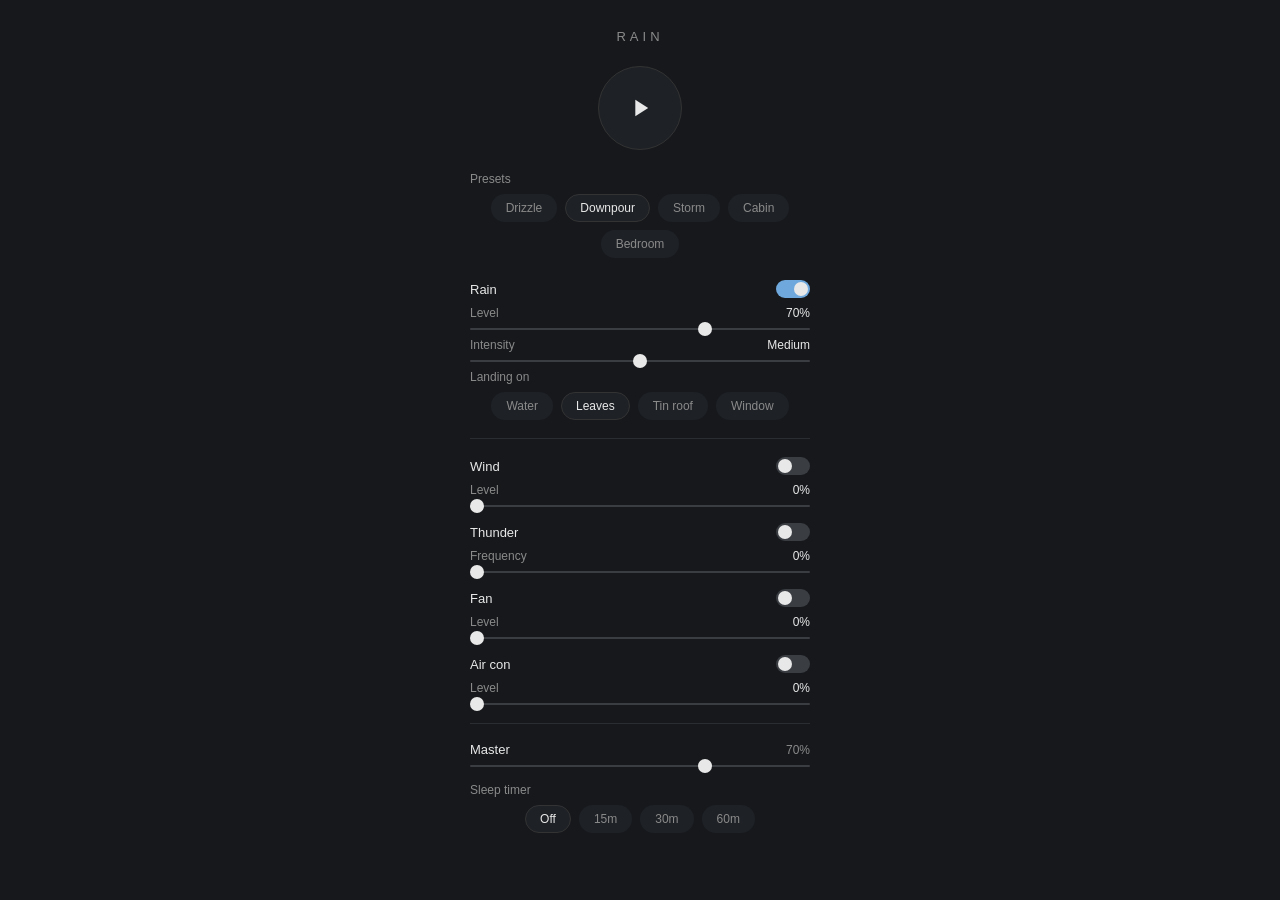
==== index.html @ 34aa4a81 "Rain sounds PWA: layered mixing, presets, sleep timer, offline support" ====
<!DOCTYPE html>
<html lang="en">
<head>
<meta charset="UTF-8" />
<meta name="viewport" content="width=device-width, initial-scale=1.0" />
<meta name="theme-color" content="#16181c" />
<link rel="manifest" href="manifest.webmanifest" />
<link rel="icon" href="icons/icon-192.png" />
<link rel="apple-touch-icon" href="icons/icon-192.png" />
<meta name="apple-mobile-web-app-capable" content="yes" />
<meta name="apple-mobile-web-app-status-bar-style" content="black-translucent" />
<title>Rain</title>
<style>
  :root {
    --fg: #e8e8e8;
    --fg-dim: #8a8a8a;
    --bg: #16181c;
    --card: #1e2126;
    --accent: #6fa8dc;
  }
  * { margin: 0; padding: 0; box-sizing: border-box; }
  html, body { height: 100%; }
  body {
    background: var(--bg);
    color: var(--fg);
    font-family: -apple-system, "Segoe UI", Roboto, sans-serif;
    display: flex;
    align-items: center;
    justify-content: center;
    min-height: 100dvh;
    -webkit-user-select: none;
    user-select: none;
  }
  .app {
    width: min(340px, 92vw);
    display: flex;
    flex-direction: column;
    gap: 22px;
    padding: 24px 0;
  }
  .title {
    text-align: center;
    font-size: 13px;
    letter-spacing: 4px;
    text-transform: uppercase;
    color: var(--fg-dim);
    font-weight: 400;
  }
  .play {
    align-self: center;
    width: 84px;
    height: 84px;
    border-radius: 50%;
    border: 1px solid #333;
    background: var(--card);
    color: var(--fg);
    cursor: pointer;
    display: flex;
    align-items: center;
    justify-content: center;
    transition: transform 0.15s ease, border-color 0.2s ease;
  }
  .play:hover { transform: scale(1.04); }
  .play.playing { border-color: var(--accent); }
  .play svg { width: 28px; height: 28px; fill: var(--fg); }

  .chip-row { display: flex; gap: 8px; justify-content: center; flex-wrap: wrap; }
  .chip {
    padding: 6px 14px;
    border-radius: 16px;
    border: 1px solid transparent;
    background: var(--card);
    color: var(--fg-dim);
    font-size: 12px;
    cursor: pointer;
    transition: color 0.2s, border-color 0.2s;
  }
  .chip.active, .chip:hover { color: var(--fg); border-color: #333; }

  .layers { display: flex; flex-direction: column; gap: 16px; }
  .layer { display: flex; flex-direction: column; gap: 8px; }
  .layer-head {
    display: flex;
    justify-content: space-between;
    align-items: center;
    font-size: 12px;
    color: var(--fg-dim);
  }
  .layer-name {
    display: flex;
    align-items: center;
    gap: 8px;
    color: var(--fg);
    font-size: 13px;
  }
  .toggle {
    width: 34px;
    height: 18px;
    border-radius: 9px;
    border: none;
    background: #3a3d42;
    position: relative;
    cursor: pointer;
    transition: background 0.2s;
    flex-shrink: 0;
  }
  .toggle::after {
    content: "";
    position: absolute;
    top: 2px; left: 2px;
    width: 14px; height: 14px;
    border-radius: 50%;
    background: var(--fg);
    transition: transform 0.2s;
  }
  .toggle.on { background: var(--accent); }
  .toggle.on::after { transform: translateX(16px); }
  .row {
    display: flex;
    justify-content: space-between;
    font-size: 12px;
    color: var(--fg-dim);
  }
  .row .value { color: var(--fg); font-variant-numeric: tabular-nums; }
  input[type="range"] {
    -webkit-appearance: none;
    appearance: none;
    width: 100%;
    height: 2px;
    background: #3a3d42;
    border-radius: 1px;
    outline: none;
    cursor: pointer;
  }
  input[type="range"]::-webkit-slider-thumb {
    -webkit-appearance: none;
    width: 14px;
    height: 14px;
    border-radius: 50%;
    background: var(--fg);
    cursor: pointer;
  }
  input[type="range"]::-moz-range-thumb {
    width: 14px; height: 14px;
    border: none;
    border-radius: 50%;
    background: var(--fg);
    cursor: pointer;
  }
  .status {
    text-align: center;
    font-size: 12px;
    color: var(--fg-dim);
    min-height: 16px;
    font-variant-numeric: tabular-nums;
  }
  hr { border: none; border-top: 1px solid #2a2d32; margin: 2px 0; }
</style>
</head>
<body>
<div class="app">
  <h1 class="title">Rain</h1>

  <button class="play" id="play" aria-label="Play">
    <svg id="icon" viewBox="0 0 24 24"><path d="M8 5v14l11-7z"/></svg>
  </button>

  <div>
    <div class="row" style="margin-bottom:8px"><span>Presets</span></div>
    <div class="chip-row" id="presets">
      <button class="chip" data-preset="drizzle">Drizzle</button>
      <button class="chip active" data-preset="downpour">Downpour</button>
      <button class="chip" data-preset="storm">Storm</button>
      <button class="chip" data-preset="cabin">Cabin</button>
      <button class="chip" data-preset="bedroom">Bedroom</button>
    </div>
  </div>

  <div class="layers">
    <div class="layer">
      <div class="layer-head">
        <span class="layer-name">Rain</span>
        <button class="toggle on" id="toggle-rain" aria-label="Toggle rain"></button>
      </div>
      <div class="row"><span>Level</span><span class="value" id="rain-val">70%</span></div>
      <input type="range" id="rain-level" min="0" max="100" value="70" />
      <div class="row"><span>Intensity</span><span class="value" id="rain-int-val">Medium</span></div>
      <input type="range" id="rain-intensity" min="0" max="2" step="1" value="1" />
      <div class="row"><span>Landing on</span></div>
      <div class="chip-row" id="surfaces">
        <button class="chip" data-surface="water">Water</button>
        <button class="chip active" data-surface="leaves">Leaves</button>
        <button class="chip" data-surface="tin">Tin roof</button>
        <button class="chip" data-surface="window">Window</button>
      </div>
    </div>

    <hr />

    <div class="layer">
      <div class="layer-head">
        <span class="layer-name">Wind</span>
        <button class="toggle" id="toggle-wind" aria-label="Toggle wind"></button>
      </div>
      <div class="row"><span>Level</span><span class="value" id="wind-val">0%</span></div>
      <input type="range" id="wind-level" min="0" max="100" value="0" />
    </div>

    <div class="layer">
      <div class="layer-head">
        <span class="layer-name">Thunder</span>
        <button class="toggle" id="toggle-thunder" aria-label="Toggle thunder"></button>
      </div>
      <div class="row"><span>Frequency</span><span class="value" id="thunder-val">0%</span></div>
      <input type="range" id="thunder-level" min="0" max="100" value="0" />
    </div>

    <div class="layer">
      <div class="layer-head">
        <span class="layer-name">Fan</span>
        <button class="toggle" id="toggle-fan" aria-label="Toggle fan"></button>
      </div>
      <div class="row"><span>Level</span><span class="value" id="fan-val">0%</span></div>
      <input type="range" id="fan-level" min="0" max="100" value="0" />
    </div>

    <div class="layer">
      <div class="layer-head">
        <span class="layer-name">Air con</span>
        <button class="toggle" id="toggle-ac" aria-label="Toggle air con"></button>
      </div>
      <div class="row"><span>Level</span><span class="value" id="ac-val">0%</span></div>
      <input type="range" id="ac-level" min="0" max="100" value="0" />
    </div>

    <hr />

    <div class="layer">
      <div class="layer-head">
        <span class="layer-name">Master</span>
        <span class="value" id="master-val">70%</span>
      </div>
      <input type="range" id="master" min="0" max="100" value="70" />
    </div>

    <div class="layer">
      <div class="row"><span>Sleep timer</span></div>
      <div class="chip-row" id="timers">
        <button class="chip active" data-min="0">Off</button>
        <button class="chip" data-min="15">15m</button>
        <button class="chip" data-min="30">30m</button>
        <button class="chip" data-min="60">60m</button>
      </div>
    </div>
  </div>

  <div class="status" id="status"></div>
</div>

<script>
(() => {
  const PRESETS = {
    drizzle: { rain: { on: true, level: 45, intensity: 0, surface: "leaves" }, wind: { on: false, level: 0 },  thunder: { on: false, level: 0 }, fan: { on: false, level: 0 }, ac: { on: false, level: 0 }, master: 70 },
    downpour:{ rain: { on: true, level: 75, intensity: 2, surface: "water"  }, wind: { on: false, level: 0 },  thunder: { on: false, level: 0 }, fan: { on: false, level: 0 }, ac: { on: false, level: 0 }, master: 70 },
    storm:   { rain: { on: true, level: 80, intensity: 2, surface: "leaves" }, wind: { on: true,  level: 55 }, thunder: { on: true,  level: 50 }, fan: { on: false, level: 0 }, ac: { on: false, level: 0 }, master: 70 },
    cabin:   { rain: { on: true, level: 65, intensity: 1, surface: "tin"    }, wind: { on: true,  level: 35 }, thunder: { on: true,  level: 25 }, fan: { on: false, level: 0 }, ac: { on: false, level: 0 }, master: 70 },
    bedroom: { rain: { on: true, level: 50, intensity: 1, surface: "window" }, wind: { on: false, level: 0 },  thunder: { on: false, level: 0 }, fan: { on: true,  level: 40 }, ac: { on: true,  level: 35 }, master: 65 }
  };
  const INTENSITY_NAMES = ["Light", "Medium", "Heavy"];
  const PLAY_ICON = "M8 5v14l11-7z";
  const PAUSE_ICON = "M6 5h4v14H6zM14 5h4v14h-4z";

  const $ = (id) => document.getElementById(id);
  const playBtn = $("play");
  const icon = $("icon");
  const status = $("status");

  let ctx = null, masterGain = null, layers = {};
  let playing = false;
  let timerId = null, timerEndsAt = null, timerTick = null;
  let dropletTimer = null, thunderTimer = null;

  const state = {
    rain: { on: true, level: 70, intensity: 1, surface: "leaves" },
    wind: { on: false, level: 0 },
    thunder: { on: false, level: 0 },
    fan: { on: false, level: 0 },
    ac: { on: false, level: 0 },
    master: 70
  };

  function noiseBuffer(seconds) {
    const len = Math.max(1, Math.floor(seconds * ctx.sampleRate));
    const buf = ctx.createBuffer(1, len, ctx.sampleRate);
    const d = buf.getChannelData(0);
    for (let i = 0; i < len; i++) d[i] = Math.random() * 2 - 1;
    return buf;
  }

  function fade(param, target, tc = 0.3) {
    param.cancelScheduledValues(ctx.currentTime);
    param.setTargetAtTime(target, ctx.currentTime, tc);
  }

  function setupAudio() {
    ctx = new (window.AudioContext || window.webkitAudioContext)();
    masterGain = ctx.createGain();
    masterGain.gain.value = 0;
    masterGain.connect(ctx.destination);

    // ---- Rain ----
    const rainGain = ctx.createGain();
    rainGain.gain.value = 0;
    rainGain.connect(masterGain);

    const hissSrc = ctx.createBufferSource();
    hissSrc.buffer = noiseBuffer(2);
    hissSrc.loop = true;
    const hissFilter = ctx.createBiquadFilter();
    hissFilter.type = "bandpass";
    hissFilter.frequency.value = 1400;
    hissFilter.Q.value = 0.5;
    const rainLow = ctx.createBiquadFilter();
    rainLow.type = "lowpass";
    rainLow.frequency.value = 5000;
    const hissGain = ctx.createGain();
    hissGain.gain.value = 0.5;
    hissSrc.connect(hissFilter).connect(rainLow).connect(hissGain).connect(rainGain);
    hissSrc.start();

    const dropletBus = ctx.createGain();
    dropletBus.gain.value = 0.6;
    dropletBus.connect(rainGain);

    layers.rain = { bus: rainGain, hissGain, lowpass: rainLow, dropletBus };

    dropletTimer = setInterval(() => {
      if (!playing || !state.rain.on) return;
      const now = ctx.currentTime;
      const count = 1 + Math.floor(Math.random() * (1 + state.rain.intensity * 2));
      for (let i = 0; i < count; i++) droplet(now + Math.random() * 1.2);
    }, 900);

    // ---- Wind ----
    const windGain = ctx.createGain();
    windGain.gain.value = 0;
    windGain.connect(masterGain);
    const windSrc = ctx.createBufferSource();
    windSrc.buffer = noiseBuffer(4);
    windSrc.loop = true;
    const windFilter = ctx.createBiquadFilter();
    windFilter.type = "lowpass";
    windFilter.frequency.value = 480;
    windFilter.Q.value = 0.4;
    const windLfo = ctx.createOscillator();
    windLfo.frequency.value = 0.13;
    const windLfoGain = ctx.createGain();
    windLfoGain.gain.value = 180;
    windLfo.connect(windLfoGain).connect(windFilter.frequency);
    windLfo.start();
    const windAmp = ctx.createGain();
    windAmp.gain.value = 1;
    const windLfo2 = ctx.createOscillator();
    windLfo2.frequency.value = 0.07;
    const windLfo2Gain = ctx.createGain();
    windLfo2Gain.gain.value = 0.25;
    windLfo2.connect(windLfo2Gain).connect(windAmp.gain);
    windLfo2.start();
    windSrc.connect(windFilter).connect(windAmp).connect(windGain);
    windSrc.start();
    layers.wind = { bus: windGain };

    // ---- Thunder ----
    const thunderBus = ctx.createGain();
    thunderBus.gain.value = 1;
    thunderBus.connect(masterGain);
    layers.thunder = { bus: thunderBus };
    const scheduleThunder = () => {
      if (thunderTimer) clearTimeout(thunderTimer);
      const freq = state.thunder.level / 100;
      if (!playing || !state.thunder.on || freq <= 0) return;
      const delay = 8000 + Math.random() * 40000 * (1 - freq);
      thunderTimer = setTimeout(() => {
        if (playing && state.thunder.on) rumble();
        scheduleThunder();
      }, delay);
    };
    layers.thunder.schedule = scheduleThunder;

    // ---- Fan: broadband whoosh with blade-rate chop ----
    const fanGain = ctx.createGain();
    fanGain.gain.value = 0;
    fanGain.connect(masterGain);
    const fanSrc = ctx.createBufferSource();
    fanSrc.buffer = noiseBuffer(3);
    fanSrc.loop = true;
    const fanLow = ctx.createBiquadFilter();
    fanLow.type = "lowpass";
    fanLow.frequency.value = 900;
    const chop = ctx.createOscillator();
    chop.type = "sine";
    chop.frequency.value = 16;
    const chopGain = ctx.createGain();
    chopGain.gain.value = 0.18;
    const fanAmp = ctx.createGain();
    fanAmp.gain.value = 0.82;
    chop.connect(chopGain).connect(fanAmp.gain);
    chop.start();
    const hum = ctx.createOscillator();
    hum.type = "triangle";
    hum.frequency.value = 55;
    const humGain = ctx.createGain();
    humGain.gain.value = 0.05;
    hum.connect(humGain).connect(fanGain);
    hum.start();
    fanSrc.connect(fanLow).connect(fanAmp).connect(fanGain);
    fanSrc.start();
    layers.fan = { bus: fanGain };

    // ---- Air con: steady drone, gentle hiss on top ----
    const acGain = ctx.createGain();
    acGain.gain.value = 0;
    acGain.connect(masterGain);
    const acSrc = ctx.createBufferSource();
    acSrc.buffer = noiseBuffer(3);
    acSrc.loop = true;
    const acBand = ctx.createBiquadFilter();
    acBand.type = "bandpass";
    acBand.frequency.value = 320;
    acBand.Q.value = 0.35;
    const acHiss = ctx.createBiquadFilter();
    acHiss.type = "highpass";
    acHiss.frequency.value = 3000;
    const acHissGain = ctx.createGain();
    acHissGain.gain.value = 0.12;
    const drone = ctx.createOscillator();
    drone.type = "sine";
    drone.frequency.value = 60;
    const droneGain = ctx.createGain();
    droneGain.gain.value = 0.07;
    drone.connect(droneGain).connect(acGain);
    drone.start();
    const sway = ctx.createOscillator();
    sway.frequency.value = 0.05;
    const swayGain = ctx.createGain();
    swayGain.gain.value = 0.06;
    sway.connect(swayGain).connect(acBand.frequency);
    sway.start();
    acSrc.connect(acBand).connect(acGain);
    acSrc.connect(acHiss).connect(acHissGain).connect(acGain);
    acSrc.start();
    layers.ac = { bus: acGain };

    applyMix(0);
  }

  // ---- Rain droplets per surface ----
  function droplet(t) {
    const bus = layers.rain.dropletBus;
    const iv = state.rain.intensity;
    if (state.rain.surface === "water") {
      // plop: pitch-dropping sine
      const osc = ctx.createOscillator();
      const g = ctx.createGain();
      const f = 350 + Math.random() * 350;
      osc.type = "sine";
      osc.frequency.setValueAtTime(f * 1.6, t);
      osc.frequency.exponentialRampToValueAtTime(f * 0.6, t + 0.07);
      g.gain.setValueAtTime(0.0001, t);
      g.gain.exponentialRampToValueAtTime(0.035 + iv * 0.01, t + 0.006);
      g.gain.exponentialRampToValueAtTime(0.0001, t + 0.09);
      osc.connect(g).connect(bus);
      osc.start(t); osc.stop(t + 0.12);
    } else if (state.rain.surface === "tin") {
      // metallic ping: two detuned partials + tick
      const g = ctx.createGain();
      g.gain.setValueAtTime(0.0001, t);
      g.gain.exponentialRampToValueAtTime(0.045 + iv * 0.02, t + 0.003);
      g.gain.exponentialRampToValueAtTime(0.0001, t + 0.13);
      [1900, 3100].forEach((base, i) => {
        const osc = ctx.createOscillator();
        osc.type = "sine";
        osc.frequency.value = base + Math.random() * 400;
        const og = ctx.createGain();
        og.gain.value = i === 0 ? 1 : 0.5;
        osc.connect(og).connect(g);
        osc.start(t); osc.stop(t + 0.15);
      });
      const tick = ctx.createBufferSource();
      tick.buffer = noiseBuffer(0.02);
      const tf = ctx.createBiquadFilter();
      tf.type = "highpass"; tf.frequency.value = 4000;
      tick.connect(tf).connect(g);
      tick.start(t); 
      g.connect(bus);
    } else if (state.rain.surface === "window") {
      // glass tap: mid thud + resonant ring
      const osc = ctx.createOscillator();
      const g = ctx.createGain();
      osc.type = "sine";
      osc.frequency.setValueAtTime(700 + Math.random() * 250, t);
      osc.frequency.exponentialRampToValueAtTime(500 + Math.random() * 150, t + 0.04);
      g.gain.setValueAtTime(0.0001, t);
      g.gain.exponentialRampToValueAtTime(0.03, t + 0.004);
      g.gain.exponentialRampToValueAtTime(0.0001, t + 0.06);
      osc.connect(g).connect(bus);
      osc.start(t); osc.stop(t + 0.08);
    } else {
      // leaves: soft noise tap
      const src = ctx.createBufferSource();
      src.buffer = noiseBuffer(0.05);
      const f = ctx.createBiquadFilter();
      f.type = "bandpass";
      f.frequency.value = 1200 + Math.random() * 1800;
      f.Q.value = 1.2;
      const g = ctx.createGain();
      g.gain.setValueAtTime(0.0001, t);
      g.gain.exponentialRampToValueAtTime(0.025 + iv * 0.01, t + 0.005);
      g.gain.exponentialRampToValueAtTime(0.0001, t + 0.045);
      src.connect(f).connect(g).connect(bus);
      src.start(t);
    }
  }

  function rumble() {
    const dur = 2.5 + Math.random() * 2.5;
    const t = ctx.currentTime + 0.05;
    const src = ctx.createBufferSource();
    src.buffer = noiseBuffer(Math.ceil(dur) + 1);
    const filter = ctx.createBiquadFilter();
    filter.type = "lowpass";
    filter.frequency.setValueAtTime(120 + Math.random() * 80, t);
    filter.frequency.exponentialRampToValueAtTime(45, t + dur);
    filter.Q.value = 1;
    const g = ctx.createGain();
    g.gain.setValueAtTime(0.0001, t);
    g.gain.exponentialRampToValueAtTime(0.9, t + 0.12);
    g.gain.exponentialRampToValueAtTime(0.4, t + dur * 0.35);
    g.gain.exponentialRampToValueAtTime(0.0001, t + dur);
    const pan = ctx.createStereoPanner ? ctx.createStereoPanner() : null;
    src.connect(filter).connect(g);
    if (pan) { pan.pan.value = Math.random() * 1.6 - 0.8; g.connect(pan).connect(layers.thunder.bus); }
    else g.connect(layers.thunder.bus);
    src.start(t);
    src.stop(t + dur + 0.1);
  }

  function applyMix(tc = 0.3) {
    if (!ctx) return;
    fade(masterGain.gain, playing ? state.master / 100 : 0, tc);

    if (state.rain.on) {
      layers.rain.bus.gain.value = state.rain.level / 100;
      layers.rain.hissGain.gain.value = 0.25 + state.rain.intensity * 0.35;
      layers.rain.dropletBus.gain.value = 0.2 + state.rain.intensity * 0.5;
      layers.rain.lowpass.frequency.value = 4000 + state.rain.intensity * 1500;
    } else {
      layers.rain.bus.gain.value = 0;
    }

    layers.wind.bus.gain.value = state.wind.on ? (state.wind.level / 100) * 0.9 : 0;
    layers.thunder.bus.gain.value = state.thunder.on ? 1 : 0;
    if (state.thunder.on && playing) layers.thunder.schedule();
    layers.fan.bus.gain.value = state.fan.on ? (state.fan.level / 100) * 0.8 : 0;
    layers.ac.bus.gain.value = state.ac.on ? (state.ac.level / 100) * 0.8 : 0;
  }

  // ---- UI ----
  function syncUI() {
    $("toggle-rain").classList.toggle("on", state.rain.on);
    $("toggle-wind").classList.toggle("on", state.wind.on);
    $("toggle-thunder").classList.toggle("on", state.thunder.on);
    $("toggle-fan").classList.toggle("on", state.fan.on);
    $("toggle-ac").classList.toggle("on", state.ac.on);
    $("rain-level").value = state.rain.level;
    $("rain-val").textContent = state.rain.level + "%";
    $("rain-intensity").value = state.rain.intensity;
    $("rain-int-val").textContent = INTENSITY_NAMES[state.rain.intensity];
    $("wind-level").value = state.wind.level;
    $("wind-val").textContent = state.wind.level + "%";
    $("thunder-level").value = state.thunder.level;
    $("thunder-val").textContent = state.thunder.level + "%";
    $("fan-level").value = state.fan.level;
    $("fan-val").textContent = state.fan.level + "%";
    $("ac-level").value = state.ac.level;
    $("ac-val").textContent = state.ac.level + "%";
    $("master").value = state.master;
    $("master-val").textContent = state.master + "%";
    document.querySelectorAll("#surfaces .chip").forEach((b) =>
      b.classList.toggle("active", b.dataset.surface === state.rain.surface)
    );
    try { localStorage.setItem("rain-state", JSON.stringify(state)); } catch (e) {}
  }

  function applyAll() { syncUI(); applyMix(); }

  function play() {
    if (!ctx) setupAudio();
    if (ctx.state === "suspended") ctx.resume();
    playing = true;
    playBtn.classList.add("playing");
    icon.querySelector("path").setAttribute("d", PAUSE_ICON);
    applyMix();
    if (timerEndsAt) startTick();
  }

  function pause() {
    playing = false;
    playBtn.classList.remove("playing");
    icon.querySelector("path").setAttribute("d", PLAY_ICON);
    if (ctx) fade(masterGain.gain, 0, 0.3);
    stopTick();
  }

  playBtn.addEventListener("click", () => (playing ? pause() : play()));

  $("toggle-rain").addEventListener("click", () => { state.rain.on = !state.rain.on; applyAll(); });
  $("toggle-wind").addEventListener("click", () => { state.wind.on = !state.wind.on; applyAll(); });
  $("toggle-thunder").addEventListener("click", () => { state.thunder.on = !state.thunder.on; applyAll(); });
  $("toggle-fan").addEventListener("click", () => { state.fan.on = !state.fan.on; applyAll(); });
  $("toggle-ac").addEventListener("click", () => { state.ac.on = !state.ac.on; applyAll(); });

  $("rain-level").addEventListener("input", (e) => { state.rain.level = +e.target.value; state.rain.on = true; applyAll(); });
  $("rain-intensity").addEventListener("input", (e) => { state.rain.intensity = +e.target.value; state.rain.on = true; applyAll(); });
  $("wind-level").addEventListener("input", (e) => { state.wind.level = +e.target.value; if (state.wind.level > 0) state.wind.on = true; applyAll(); });
  $("thunder-level").addEventListener("input", (e) => { state.thunder.level = +e.target.value; if (state.thunder.level > 0) state.thunder.on = true; applyAll(); });
  $("fan-level").addEventListener("input", (e) => { state.fan.level = +e.target.value; if (state.fan.level > 0) state.fan.on = true; applyAll(); });
  $("ac-level").addEventListener("input", (e) => { state.ac.level = +e.target.value; if (state.ac.level > 0) state.ac.on = true; applyAll(); });
  $("master").addEventListener("input", (e) => { state.master = +e.target.value; applyAll(); });

  document.querySelectorAll("#surfaces .chip").forEach((btn) => {
    btn.addEventListener("click", () => {
      state.rain.surface = btn.dataset.surface;
      state.rain.on = true;
      applyAll();
    });
  });

  document.querySelectorAll("#presets .chip").forEach((btn) => {
    btn.addEventListener("click", () => {
      document.querySelectorAll("#presets .chip").forEach((b) => b.classList.remove("active"));
      btn.classList.add("active");
      const p = PRESETS[btn.dataset.preset];
      Object.assign(state.rain, p.rain);
      Object.assign(state.wind, p.wind);
      Object.assign(state.thunder, p.thunder);
      Object.assign(state.fan, p.fan);
      Object.assign(state.ac, p.ac);
      state.master = p.master;
      applyAll();
    });
  });

  const timerBtns = document.querySelectorAll("#timers .chip");
  timerBtns.forEach((btn) => {
    btn.addEventListener("click", () => {
      timerBtns.forEach((b) => b.classList.remove("active"));
      btn.classList.add("active");
      const min = Number(btn.dataset.min);
      clearTimeout(timerId);
      stopTick();
      if (min > 0) {
        timerEndsAt = Date.now() + min * 60 * 1000;
        if (playing) startTick();
      } else {
        timerEndsAt = null;
        status.textContent = "";
      }
    });
  });

  function startTick() {
    stopTick();
    timerTick = setInterval(() => {
      const remaining = Math.max(0, timerEndsAt - Date.now());
      if (remaining === 0) {
        status.textContent = "";
        pause();
        timerEndsAt = null;
        timerBtns.forEach((b) => b.classList.remove("active"));
        timerBtns[0].classList.add("active");
        return;
      }
      const m = Math.floor(remaining / 60000);
      const s = Math.floor((remaining % 60000) / 1000);
      status.textContent = `Stops in ${m}:${String(s).padStart(2, "0")}`;
    }, 500);
  }

  function stopTick() { clearInterval(timerTick); timerTick = null; }

  try {
    const saved = localStorage.getItem("rain-state");
    if (saved) {
      const s = JSON.parse(saved);
      ["rain", "wind", "thunder", "fan", "ac"].forEach((k) => { if (s[k]) Object.assign(state[k], s[k]); });
      if (typeof s.master === "number") state.master = s.master;
    }
  } catch (e) {}
  syncUI();

  if ("serviceWorker" in navigator) {
    navigator.serviceWorker.register("sw.js").catch(() => {});
  }
})();
</script>
</body>
</html>
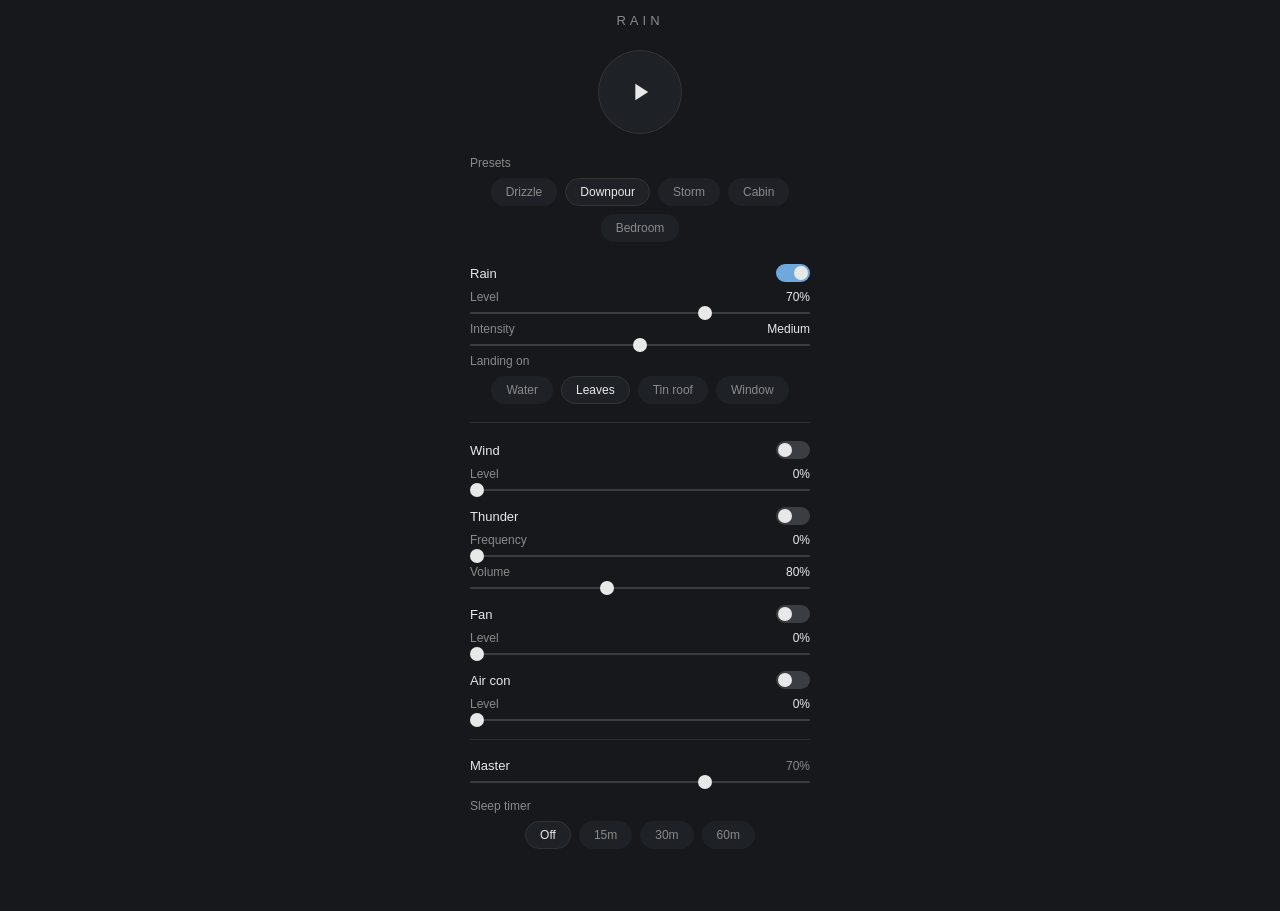
==== commit debc2fa5: "Thunder: dedicated volume slider (0-200%), default 80%" ====
--- a/index.html
+++ b/index.html
@@ -213,6 +213,8 @@
       </div>
       <div class="row"><span>Frequency</span><span class="value" id="thunder-val">0%</span></div>
       <input type="range" id="thunder-level" min="0" max="100" value="0" />
+      <div class="row"><span>Volume</span><span class="value" id="thunder-vol-val">80%</span></div>
+      <input type="range" id="thunder-vol" min="0" max="200" value="80" />
     </div>
 
     <div class="layer">
@@ -262,8 +264,8 @@
   const PRESETS = {
     drizzle: { rain: { on: true, level: 45, intensity: 0, surface: "leaves" }, wind: { on: false, level: 0 },  thunder: { on: false, level: 0 }, fan: { on: false, level: 0 }, ac: { on: false, level: 0 }, master: 70 },
     downpour:{ rain: { on: true, level: 75, intensity: 2, surface: "water"  }, wind: { on: false, level: 0 },  thunder: { on: false, level: 0 }, fan: { on: false, level: 0 }, ac: { on: false, level: 0 }, master: 70 },
-    storm:   { rain: { on: true, level: 80, intensity: 2, surface: "leaves" }, wind: { on: true,  level: 55 }, thunder: { on: true,  level: 50 }, fan: { on: false, level: 0 }, ac: { on: false, level: 0 }, master: 70 },
-    cabin:   { rain: { on: true, level: 65, intensity: 1, surface: "tin"    }, wind: { on: true,  level: 35 }, thunder: { on: true,  level: 25 }, fan: { on: false, level: 0 }, ac: { on: false, level: 0 }, master: 70 },
+    storm:   { rain: { on: true, level: 80, intensity: 2, surface: "leaves" }, wind: { on: true,  level: 55 }, thunder: { on: true,  level: 50, volume: 80 }, fan: { on: false, level: 0 }, ac: { on: false, level: 0 }, master: 70 },
+    cabin:   { rain: { on: true, level: 65, intensity: 1, surface: "tin"    }, wind: { on: true,  level: 35 }, thunder: { on: true,  level: 25, volume: 80 }, fan: { on: false, level: 0 }, ac: { on: false, level: 0 }, master: 70 },
     bedroom: { rain: { on: true, level: 50, intensity: 1, surface: "window" }, wind: { on: false, level: 0 },  thunder: { on: false, level: 0 }, fan: { on: true,  level: 40 }, ac: { on: true,  level: 35 }, master: 65 }
   };
   const INTENSITY_NAMES = ["Light", "Medium", "Heavy"];
@@ -283,7 +285,7 @@
   const state = {
     rain: { on: true, level: 70, intensity: 1, surface: "leaves" },
     wind: { on: false, level: 0 },
-    thunder: { on: false, level: 0 },
+    thunder: { on: false, level: 0, volume: 80 },
     fan: { on: false, level: 0 },
     ac: { on: false, level: 0 },
     master: 70
@@ -302,19 +304,35 @@
     param.setTargetAtTime(target, ctx.currentTime, tc);
   }
 
+  // Build a short impulse response: exponential-decay noise ringing at given partials
+  function makeResonanceIR(sampleRate, seconds, partials, decay) {
+    const len = Math.floor(sampleRate * seconds);
+    const buf = ctx.createBuffer(2, len, sampleRate);
+    for (let ch = 0; ch < 2; ch++) {
+      const d = buf.getChannelData(ch);
+      for (let i = 0; i < len; i++) {
+        const t = i / sampleRate;
+        let v = (Math.random() * 2 - 1) * Math.exp(-decay * t);
+        for (const f of partials) v *= 0.5 + 0.5 * Math.sin(2 * Math.PI * f * t);
+        d[i] = v;
+      }
+    }
+    return buf;
+  }
+
   function setupAudio() {
     ctx = new (window.AudioContext || window.webkitAudioContext)();
     masterGain = ctx.createGain();
     masterGain.gain.value = 0;
     masterGain.connect(ctx.destination);
 
-    // ---- Rain ----
+    // ---- Rain: wash (continuous) + impacts (scheduled) + material resonator ----
     const rainGain = ctx.createGain();
     rainGain.gain.value = 0;
     rainGain.connect(masterGain);
 
     const hissSrc = ctx.createBufferSource();
-    hissSrc.buffer = noiseBuffer(2);
+    hissSrc.buffer = noiseBuffer(4);
     hissSrc.loop = true;
     const hissFilter = ctx.createBiquadFilter();
     hissFilter.type = "bandpass";
@@ -332,14 +350,24 @@
     dropletBus.gain.value = 0.6;
     dropletBus.connect(rainGain);
 
-    layers.rain = { bus: rainGain, hissGain, lowpass: rainLow, dropletBus };
+    // Material resonator: impacts excite this; retuned per surface
+    const resonator = ctx.createConvolver();
+    resonator.buffer = makeResonanceIR(ctx.sampleRate, 0.4, [1900, 3100], 3);
+    const resonatorGain = ctx.createGain();
+    resonatorGain.gain.value = 0;
+    dropletBus.connect(resonator).connect(resonatorGain).connect(rainGain);
+
+    layers.rain = { bus: rainGain, hissGain, hissFilter, lowpass: rainLow, dropletBus, resonator, resonatorGain };
 
     dropletTimer = setInterval(() => {
       if (!playing || !state.rain.on) return;
       const now = ctx.currentTime;
-      const count = 1 + Math.floor(Math.random() * (1 + state.rain.intensity * 2));
-      for (let i = 0; i < count; i++) droplet(now + Math.random() * 1.2);
-    }, 900);
+      const s = state.rain.surface;
+      const rate = s === "tin" ? 140 : s === "water" ? 300 : s === "window" ? 400 : 260;
+      const spread = s === "leaves" ? 1.6 : 0.6;
+      const count = s === "water" ? 2 : 3 + Math.floor(Math.random() * (1 + state.rain.intensity * 2));
+      for (let i = 0; i < count; i++) droplet(now + Math.random() * (rate * spread / 1000));
+    }, 200);
 
     // ---- Wind ----
     const windGain = ctx.createGain();
@@ -375,14 +403,14 @@
     thunderBus.gain.value = 1;
     thunderBus.connect(masterGain);
     layers.thunder = { bus: thunderBus };
-    const scheduleThunder = () => {
+    const scheduleThunder = (first) => {
       if (thunderTimer) clearTimeout(thunderTimer);
-      const freq = state.thunder.level / 100;
-      if (!playing || !state.thunder.on || freq <= 0) return;
-      const delay = 8000 + Math.random() * 40000 * (1 - freq);
+      const freq = Math.max(0.15, state.thunder.level / 100);
+      if (!playing || !state.thunder.on) return;
+      const delay = first ? 600 + Math.random() * 1400 : 8000 + Math.random() * 45000 * (1 - freq);
       thunderTimer = setTimeout(() => {
-        if (playing && state.thunder.on) rumble();
-        scheduleThunder();
+        if (playing && state.thunder.on) lightningStrike();
+        scheduleThunder(false);
       }, delay);
     };
     layers.thunder.schedule = scheduleThunder;
@@ -458,109 +486,226 @@
   function droplet(t) {
     const bus = layers.rain.dropletBus;
     const iv = state.rain.intensity;
+    const amp = 0.5 + iv * 0.25;
     if (state.rain.surface === "water") {
-      // plop: pitch-dropping sine
+      // cavity plop: air bubble pushed into water, pitch rises then hollow body
       const osc = ctx.createOscillator();
       const g = ctx.createGain();
-      const f = 350 + Math.random() * 350;
+      const f = 180 + Math.random() * 200;
       osc.type = "sine";
-      osc.frequency.setValueAtTime(f * 1.6, t);
-      osc.frequency.exponentialRampToValueAtTime(f * 0.6, t + 0.07);
+      osc.frequency.setValueAtTime(f * 0.7, t);
+      osc.frequency.exponentialRampToValueAtTime(f * 1.5, t + 0.045);
+      osc.frequency.exponentialRampToValueAtTime(f * 0.9, t + 0.09);
       g.gain.setValueAtTime(0.0001, t);
-      g.gain.exponentialRampToValueAtTime(0.035 + iv * 0.01, t + 0.006);
-      g.gain.exponentialRampToValueAtTime(0.0001, t + 0.09);
+      g.gain.exponentialRampToValueAtTime(0.16 * amp, t + 0.008);
+      g.gain.exponentialRampToValueAtTime(0.0001, t + 0.11);
+      // splash transient: tiny high-frequency shimmer
+      const sp = ctx.createBufferSource();
+      sp.buffer = noiseBuffer(0.03);
+      const spf = ctx.createBiquadFilter();
+      spf.type = "highpass"; spf.frequency.value = 3500;
+      const spg = ctx.createGain();
+      spg.gain.setValueAtTime(0.05 * amp, t);
+      spg.gain.exponentialRampToValueAtTime(0.0001, t + 0.025);
+      sp.connect(spf).connect(spg).connect(bus);
+      sp.start(t);
       osc.connect(g).connect(bus);
-      osc.start(t); osc.stop(t + 0.12);
+      osc.start(t); osc.stop(t + 0.14);
     } else if (state.rain.surface === "tin") {
-      // metallic ping: two detuned partials + tick
+      // hard impact on a thin metal sheet: broadband knock, sheet rings via resonator
+      const src = ctx.createBufferSource();
+      src.buffer = noiseBuffer(0.03);
+      const kf = ctx.createBiquadFilter();
+      kf.type = "bandpass";
+      kf.frequency.value = 1400 + Math.random() * 800;
+      kf.Q.value = 0.8;
       const g = ctx.createGain();
-      g.gain.setValueAtTime(0.0001, t);
-      g.gain.exponentialRampToValueAtTime(0.045 + iv * 0.02, t + 0.003);
-      g.gain.exponentialRampToValueAtTime(0.0001, t + 0.13);
-      [1900, 3100].forEach((base, i) => {
-        const osc = ctx.createOscillator();
-        osc.type = "sine";
-        osc.frequency.value = base + Math.random() * 400;
-        const og = ctx.createGain();
-        og.gain.value = i === 0 ? 1 : 0.5;
-        osc.connect(og).connect(g);
-        osc.start(t); osc.stop(t + 0.15);
-      });
-      const tick = ctx.createBufferSource();
-      tick.buffer = noiseBuffer(0.02);
-      const tf = ctx.createBiquadFilter();
-      tf.type = "highpass"; tf.frequency.value = 4000;
-      tick.connect(tf).connect(g);
-      tick.start(t); 
-      g.connect(bus);
+      g.gain.setValueAtTime(0.22 * amp, t);
+      g.gain.exponentialRampToValueAtTime(0.0001, t + 0.02);
+      src.connect(kf).connect(g).connect(bus);
+      src.start(t);
     } else if (state.rain.surface === "window") {
-      // glass tap: mid thud + resonant ring
+      // heard from inside: soft thud through glass, faint ring
       const osc = ctx.createOscillator();
       const g = ctx.createGain();
-      osc.type = "sine";
-      osc.frequency.setValueAtTime(700 + Math.random() * 250, t);
-      osc.frequency.exponentialRampToValueAtTime(500 + Math.random() * 150, t + 0.04);
+      osc.type = "triangle";
+      osc.frequency.setValueAtTime(220 + Math.random() * 120, t);
+      osc.frequency.exponentialRampToValueAtTime(140 + Math.random() * 80, t + 0.05);
       g.gain.setValueAtTime(0.0001, t);
-      g.gain.exponentialRampToValueAtTime(0.03, t + 0.004);
-      g.gain.exponentialRampToValueAtTime(0.0001, t + 0.06);
+      g.gain.exponentialRampToValueAtTime(0.13 * amp, t + 0.006);
+      g.gain.exponentialRampToValueAtTime(0.0001, t + 0.07);
       osc.connect(g).connect(bus);
-      osc.start(t); osc.stop(t + 0.08);
+      osc.start(t); osc.stop(t + 0.09);
     } else {
-      // leaves: soft noise tap
-      const src = ctx.createBufferSource();
-      src.buffer = noiseBuffer(0.05);
-      const f = ctx.createBiquadFilter();
-      f.type = "bandpass";
-      f.frequency.value = 1200 + Math.random() * 1800;
-      f.Q.value = 1.2;
-      const g = ctx.createGain();
-      g.gain.setValueAtTime(0.0001, t);
-      g.gain.exponentialRampToValueAtTime(0.025 + iv * 0.01, t + 0.005);
-      g.gain.exponentialRampToValueAtTime(0.0001, t + 0.045);
-      src.connect(f).connect(g).connect(bus);
-      src.start(t);
+      // leaves: irregular dry rustle, multi-tap scrape
+      const taps = 1 + Math.floor(Math.random() * 3);
+      for (let k = 0; k < taps; k++) {
+        const tt = t + k * (0.012 + Math.random() * 0.03);
+        const src = ctx.createBufferSource();
+        src.buffer = noiseBuffer(0.04);
+        const f = ctx.createBiquadFilter();
+        f.type = "bandpass";
+        f.frequency.value = 900 + Math.random() * 2600;
+        f.Q.value = 1.5;
+        const g = ctx.createGain();
+        g.gain.setValueAtTime(0.0001, tt);
+        g.gain.exponentialRampToValueAtTime((0.08 + Math.random() * 0.06) * amp, tt + 0.006);
+        g.gain.exponentialRampToValueAtTime(0.0001, tt + 0.04);
+        src.connect(f).connect(g).connect(bus);
+        src.start(tt);
+      }
     }
   }
 
-  function rumble() {
-    const dur = 2.5 + Math.random() * 2.5;
-    const t = ctx.currentTime + 0.05;
+  // A full lightning strike: flash + crack, then rolling thunder after a delay
+  function lightningStrike() {
+    const now = ctx.currentTime;
+    const distance = 0.2 + Math.random() * 0.8;
+    const t = now + 0.02;
+
+    // Lightning flash (visual)
+    flashScreen();
+
+    // Close strike: a real crack — an instantaneous broadband SNAP, 30-80ms,
+    // with weight in the 100-800Hz body, not a sustained hiss
+    if (distance < 0.6) {
+      crackSnap(t, distance);
+    }
+
+    // Thunder: arrives after the flash — speed-of-sound delay scaled by distance
+    const delay = 0.3 + distance * 3.5;
+    rollingThunder(t + delay, distance);
+  }
+
+  // The snap of a close strike: very short, huge bandwidth, fast decay
+  function crackSnap(t, distance) {
+    const snap = ctx.createBufferSource();
+    snap.buffer = noiseBuffer(0.15);
+    const bp = ctx.createBiquadFilter();
+    bp.type = "bandpass";
+    bp.frequency.value = 450;
+    bp.Q.value = 0.4;
+    const g = ctx.createGain();
+    const peak = 1.1 * (1.15 - distance);
+    g.gain.setValueAtTime(peak, t);
+    g.gain.exponentialRampToValueAtTime(0.0001, t + 0.07);
+    snap.connect(bp).connect(g).connect(layers.thunder.bus);
+    snap.start(t);
+    snap.stop(t + 0.12);
+    // sub-thump for the air displacement
+    const thump = ctx.createOscillator();
+    const tg = ctx.createGain();
+    thump.type = "sine";
+    thump.frequency.setValueAtTime(90, t);
+    thump.frequency.exponentialRampToValueAtTime(38, t + 0.25);
+    tg.gain.setValueAtTime(0.5 * (1.1 - distance), t);
+    tg.gain.exponentialRampToValueAtTime(0.0001, t + 0.3);
+    thump.connect(tg).connect(layers.thunder.bus);
+    thump.start(t);
+    thump.stop(t + 0.35);
+  }
+
+  // Real thunder is not one swell: it's several booms from different points
+  // along the lightning channel, arriving staggered, overlapping, rolling
+  function rollingThunder(t, distance) {
+    const booms = 3 + Math.floor(Math.random() * 4);
+    let bt = t;
+    for (let i = 0; i < booms; i++) {
+      boom(bt, distance, i === 0);
+      bt += 0.25 + Math.random() * 0.8;
+    }
+    // long trailing roll for distant strikes
+    if (distance > 0.55) {
+      boom(bt + 0.4, distance, false, 3.5);
+    }
+  }
+
+  function boom(t, distance, first, extraDur) {
+    const dur = extraDur || (first ? 0.9 + Math.random() * 0.8 : 1.4 + Math.random() * 1.6);
     const src = ctx.createBufferSource();
-    src.buffer = noiseBuffer(Math.ceil(dur) + 1);
+    src.buffer = noiseBuffer(Math.ceil(dur) + 0.5);
     const filter = ctx.createBiquadFilter();
     filter.type = "lowpass";
-    filter.frequency.setValueAtTime(120 + Math.random() * 80, t);
-    filter.frequency.exponentialRampToValueAtTime(45, t + dur);
-    filter.Q.value = 1;
+    // enough midrange to be audible on phone speakers; rolls off with distance
+    const fHigh = 480 - distance * 300;
+    filter.frequency.setValueAtTime(fHigh, t);
+    filter.frequency.exponentialRampToValueAtTime(50 + (1 - distance) * 45, t + dur);
+    filter.Q.value = 0.7;
     const g = ctx.createGain();
+    const peak = first ? 0.95 * (1.15 - distance) : 0.5 + Math.random() * 0.3;
     g.gain.setValueAtTime(0.0001, t);
-    g.gain.exponentialRampToValueAtTime(0.9, t + 0.12);
-    g.gain.exponentialRampToValueAtTime(0.4, t + dur * 0.35);
+    g.gain.exponentialRampToValueAtTime(peak, t + (first ? 0.06 : 0.12 + Math.random() * 0.15));
+    g.gain.exponentialRampToValueAtTime(peak * 0.4, t + dur * 0.6);
     g.gain.exponentialRampToValueAtTime(0.0001, t + dur);
     const pan = ctx.createStereoPanner ? ctx.createStereoPanner() : null;
     src.connect(filter).connect(g);
-    if (pan) { pan.pan.value = Math.random() * 1.6 - 0.8; g.connect(pan).connect(layers.thunder.bus); }
+    if (pan) { pan.pan.value = Math.random() * 1.4 - 0.7; g.connect(pan).connect(layers.thunder.bus); }
     else g.connect(layers.thunder.bus);
     src.start(t);
     src.stop(t + dur + 0.1);
   }
 
+  function flashScreen() {
+    let overlay = document.getElementById("flash");
+    if (!overlay) {
+      overlay = document.createElement("div");
+      overlay.id = "flash";
+      overlay.style.cssText = "position:fixed;inset:0;background:#fff;pointer-events:none;opacity:0;z-index:999;transition:opacity 0.1s";
+      document.body.appendChild(overlay);
+    }
+    overlay.style.transition = "none";
+    overlay.style.opacity = 0.65;
+    requestAnimationFrame(() => {
+      overlay.style.transition = "opacity 1.2s ease-out";
+      overlay.style.opacity = 0;
+    });
+  }
+
   function applyMix(tc = 0.3) {
     if (!ctx) return;
     fade(masterGain.gain, playing ? state.master / 100 : 0, tc);
 
     if (state.rain.on) {
+      const s = state.rain.surface;
       layers.rain.bus.gain.value = state.rain.level / 100;
       layers.rain.hissGain.gain.value = 0.25 + state.rain.intensity * 0.35;
-      layers.rain.dropletBus.gain.value = 0.2 + state.rain.intensity * 0.5;
+      layers.rain.dropletBus.gain.value = 0.35 + state.rain.intensity * 0.5;
       layers.rain.lowpass.frequency.value = 4000 + state.rain.intensity * 1500;
+      if (s === "tin") {
+        // thin metal sheet: bright drumming wash + the sheet rings after each hit
+        layers.rain.hissFilter.type = "highpass";
+        layers.rain.hissFilter.frequency.value = 1000;
+        layers.rain.hissFilter.Q.value = 0.3;
+        layers.rain.resonatorGain.gain.value = 0.7;
+        layers.rain.resonator.buffer = makeResonanceIR(ctx.sampleRate, 0.5, [1730, 2610, 3890], 4);
+      } else if (s === "water") {
+        // deep water: low hollow wash, big slow plops, no patter
+        layers.rain.hissFilter.type = "lowpass";
+        layers.rain.hissFilter.frequency.value = 750;
+        layers.rain.hissFilter.Q.value = 0.4;
+        layers.rain.resonatorGain.gain.value = 0.25;
+        layers.rain.resonator.buffer = makeResonanceIR(ctx.sampleRate, 0.3, [240, 380], 6);
+      } else if (s === "window") {
+        // glass from inside: closed-box coloration, dull steady taps
+        layers.rain.hissFilter.type = "lowpass";
+        layers.rain.hissFilter.frequency.value = 1600;
+        layers.rain.hissFilter.Q.value = 0.6;
+        layers.rain.resonatorGain.gain.value = 0.2;
+        layers.rain.resonator.buffer = makeResonanceIR(ctx.sampleRate, 0.25, [520, 840], 8);
+      } else {
+        // leaves: dry irregular mid rustle, no ring
+        layers.rain.hissFilter.type = "bandpass";
+        layers.rain.hissFilter.frequency.value = 1400;
+        layers.rain.hissFilter.Q.value = 0.5;
+        layers.rain.resonatorGain.gain.value = 0;
+      }
     } else {
       layers.rain.bus.gain.value = 0;
     }
 
     layers.wind.bus.gain.value = state.wind.on ? (state.wind.level / 100) * 0.9 : 0;
-    layers.thunder.bus.gain.value = state.thunder.on ? 1 : 0;
-    if (state.thunder.on && playing) layers.thunder.schedule();
+    layers.thunder.bus.gain.value = state.thunder.on ? state.thunder.volume / 100 : 0;
+    if (state.thunder.on && playing) layers.thunder.schedule(true);
     layers.fan.bus.gain.value = state.fan.on ? (state.fan.level / 100) * 0.8 : 0;
     layers.ac.bus.gain.value = state.ac.on ? (state.ac.level / 100) * 0.8 : 0;
   }
@@ -580,6 +725,8 @@
     $("wind-val").textContent = state.wind.level + "%";
     $("thunder-level").value = state.thunder.level;
     $("thunder-val").textContent = state.thunder.level + "%";
+    $("thunder-vol").value = state.thunder.volume;
+    $("thunder-vol-val").textContent = Math.round(state.thunder.volume) + "%";
     $("fan-level").value = state.fan.level;
     $("fan-val").textContent = state.fan.level + "%";
     $("ac-level").value = state.ac.level;
@@ -616,7 +763,7 @@
 
   $("toggle-rain").addEventListener("click", () => { state.rain.on = !state.rain.on; applyAll(); });
   $("toggle-wind").addEventListener("click", () => { state.wind.on = !state.wind.on; applyAll(); });
-  $("toggle-thunder").addEventListener("click", () => { state.thunder.on = !state.thunder.on; applyAll(); });
+  $("toggle-thunder").addEventListener("click", () => { state.thunder.on = !state.thunder.on; if (state.thunder.on && state.thunder.level === 0) state.thunder.level = 40; applyAll(); });
   $("toggle-fan").addEventListener("click", () => { state.fan.on = !state.fan.on; applyAll(); });
   $("toggle-ac").addEventListener("click", () => { state.ac.on = !state.ac.on; applyAll(); });
 
@@ -624,6 +771,7 @@
   $("rain-intensity").addEventListener("input", (e) => { state.rain.intensity = +e.target.value; state.rain.on = true; applyAll(); });
   $("wind-level").addEventListener("input", (e) => { state.wind.level = +e.target.value; if (state.wind.level > 0) state.wind.on = true; applyAll(); });
   $("thunder-level").addEventListener("input", (e) => { state.thunder.level = +e.target.value; if (state.thunder.level > 0) state.thunder.on = true; applyAll(); });
+  $("thunder-vol").addEventListener("input", (e) => { state.thunder.volume = +e.target.value; if (state.thunder.volume > 0) state.thunder.on = true; applyAll(); });
   $("fan-level").addEventListener("input", (e) => { state.fan.level = +e.target.value; if (state.fan.level > 0) state.fan.on = true; applyAll(); });
   $("ac-level").addEventListener("input", (e) => { state.ac.level = +e.target.value; if (state.ac.level > 0) state.ac.on = true; applyAll(); });
   $("master").addEventListener("input", (e) => { state.master = +e.target.value; applyAll(); });
